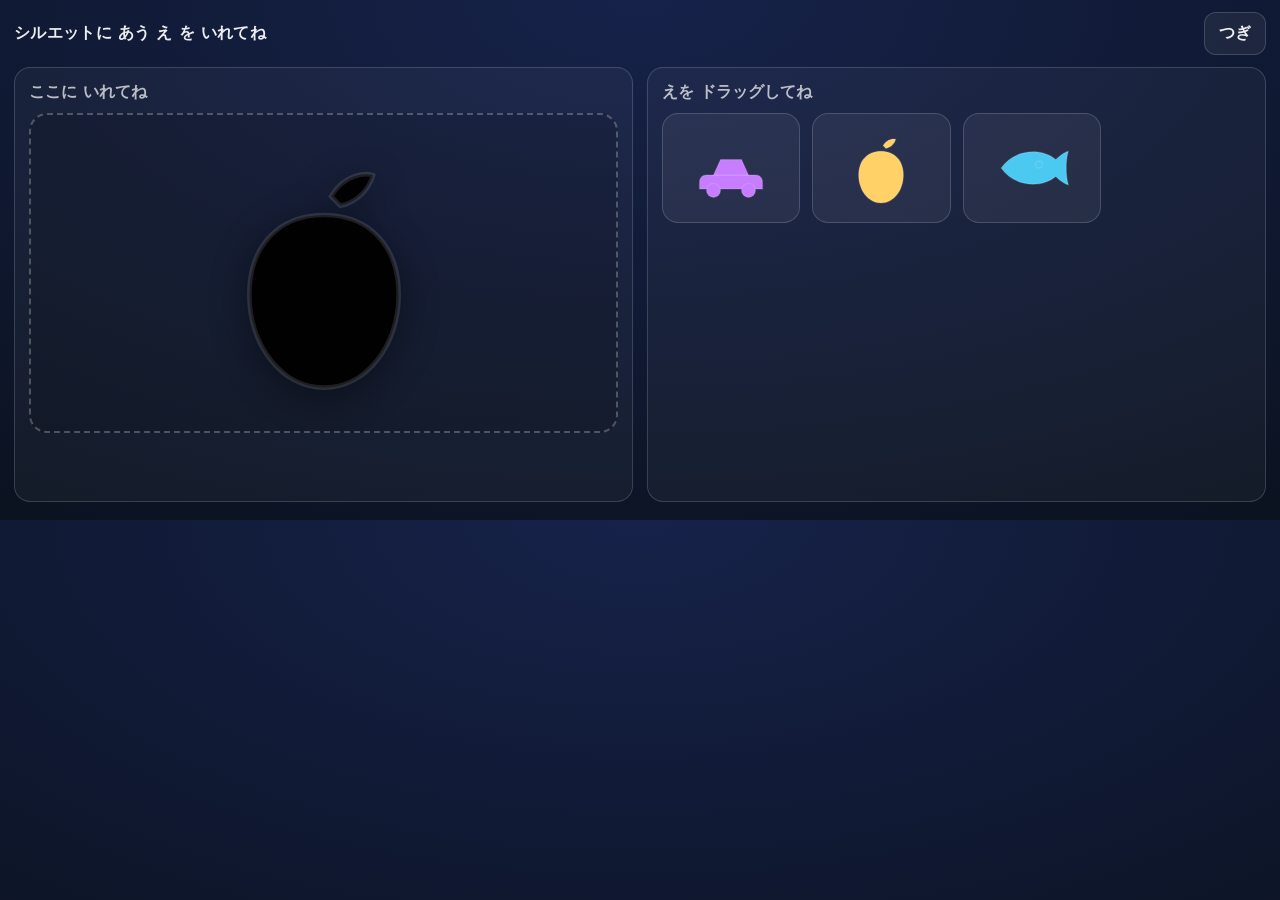
==== match/index.html @ 2bd1b04f "Add title screen and move match game into /match" ====
<!doctype html>
<html lang="ja">
<head>
  <meta charset="utf-8" />
  <meta name="viewport" content="width=device-width,initial-scale=1,maximum-scale=1,user-scalable=no" />
  <title>シルエットあわせ（ドラッグ）</title>
  <link rel="stylesheet" href="./style.css" />
</head>
<body>
  <header class="topbar">
    <div class="title">シルエットに あう え を いれてね</div>
    <button id="btnNext" class="btn" aria-label="つぎ">つぎ</button>
  </header>

  <main class="layout">
    <section class="panel">
      <div class="label">ここに いれてね</div>
      <div id="dropZone" class="dropzone" aria-label="シルエットのわく">
        <div id="silhouette" class="silhouette" aria-hidden="true"></div>
        <div id="placed" class="placed" aria-hidden="true"></div>
      </div>

      <div id="feedback" class="feedback" aria-live="polite"></div>
    </section>

    <section class="panel">
      <div class="label">えを ドラッグしてね</div>
      <div id="cards" class="cards" aria-label="えのカード"></div>
    </section>
  </main>

  <script type="module" src="./questions.js"></script>
  <script type="module" src="./game.js"></script>
</body>
</html>
---- match/style.css ----
:root {
  --bg: #0b1220;
  --panel: #111b33;
  --stroke: rgba(255,255,255,.16);
  --text: rgba(255,255,255,.92);
  --muted: rgba(255,255,255,.70);
  --good: #31d27c;
  --bad: #ff5a6f;
}

* { box-sizing: border-box; }
body {
  margin: 0;
  font-family: system-ui, -apple-system, "Hiragino Sans", "Noto Sans JP", sans-serif;
  background: radial-gradient(1200px 600px at 50% 0%, #16224a, var(--bg));
  color: var(--text);
}

.topbar {
  display: flex;
  align-items: center;
  justify-content: space-between;
  padding: 12px 14px;
  gap: 12px;
}

.title { font-weight: 800; letter-spacing: .02em; }

.btn {
  appearance: none;
  border: 1px solid var(--stroke);
  background: rgba(255,255,255,.06);
  color: var(--text);
  font-weight: 800;
  padding: 10px 14px;
  border-radius: 12px;
  font-size: 16px;
}

.layout {
  display: grid;
  grid-template-columns: 1fr;
  gap: 14px;
  padding: 0 14px 18px;
}

@media (min-width: 760px) {
  .layout { grid-template-columns: 1fr 1fr; }
}

.panel {
  border: 1px solid var(--stroke);
  background: rgba(255,255,255,.04);
  border-radius: 16px;
  padding: 14px;
}

.label {
  color: var(--muted);
  font-weight: 700;
  margin-bottom: 10px;
}

.dropzone {
  border: 2px dashed rgba(255,255,255,.25);
  border-radius: 18px;
  height: min(44vh, 320px);
  display: grid;
  place-items: center;
  background: rgba(0,0,0,.12);
  position: relative;
  overflow: hidden;
}

.silhouette svg {
  width: min(70vw, 280px);
  height: auto;
  opacity: .95;
  filter: drop-shadow(0 8px 20px rgba(0,0,0,.5));
}

.feedback {
  min-height: 44px;
  margin-top: 10px;
  font-size: 18px;
  font-weight: 900;
  letter-spacing: .02em;
}

.cards {
  display: grid;
  grid-template-columns: repeat(3, minmax(0, 1fr));
  gap: 12px;
}

@media (min-width: 520px) {
  .cards { grid-template-columns: repeat(4, minmax(0, 1fr)); }
}

.card {
  border: 1px solid var(--stroke);
  border-radius: 16px;
  background: rgba(255,255,255,.06);
  padding: 10px;
  display: grid;
  place-items: center;
  height: 110px;
  position: relative;

  /* スマホのドラッグを安定させる */
  touch-action: none;
  user-select: none;
  -webkit-user-select: none;
}

.card svg {
  width: 84px;
  height: 84px;
}

.card.dragging {
  opacity: 0.92;
  transform: scale(1.03);
  box-shadow: 0 14px 30px rgba(0,0,0,.35);
}

.shake {
  animation: shake .28s linear;
}
@keyframes shake {
  0% { transform: translateX(0); }
  25% { transform: translateX(-6px); }
  50% { transform: translateX(6px); }
  75% { transform: translateX(-4px); }
  100% { transform: translateX(0); }
}

.pop {
  animation: pop .28s ease-out;
}
@keyframes pop {
  0% { transform: scale(1); }
  50% { transform: scale(1.06); }
  100% { transform: scale(1); }
}

/* ドロップ後にカードを置く場所（中央に固定） */

.placed {

  position: absolute;

  inset: 0;

  display: grid;

  place-items: center;

  pointer-events: none;

}



/* ドラッグ中のゴースト（録画でも必ず見える） */

/* ドラッグ中のゴースト：枠なしで絵だけ表示（録画でも見える） */
.drag-ghost {
  position: fixed;
  z-index: 9999;
  pointer-events: none;

  /* 枠や背景は消す */
  border: none;
  background: transparent;
  border-radius: 0;
  box-shadow: none;

  /* 中心を掴む（座標＝中心） */
  transform: translate(-50%, -50%);
}




.drag-ghost svg {
  width: min(70vw, 280px);
  height: auto;
}

/* ドロップ先に置く絵（正解後）はシルエットと同じサイズ */
.placed svg {
  width: min(70vw, 280px);
  height: auto;
}
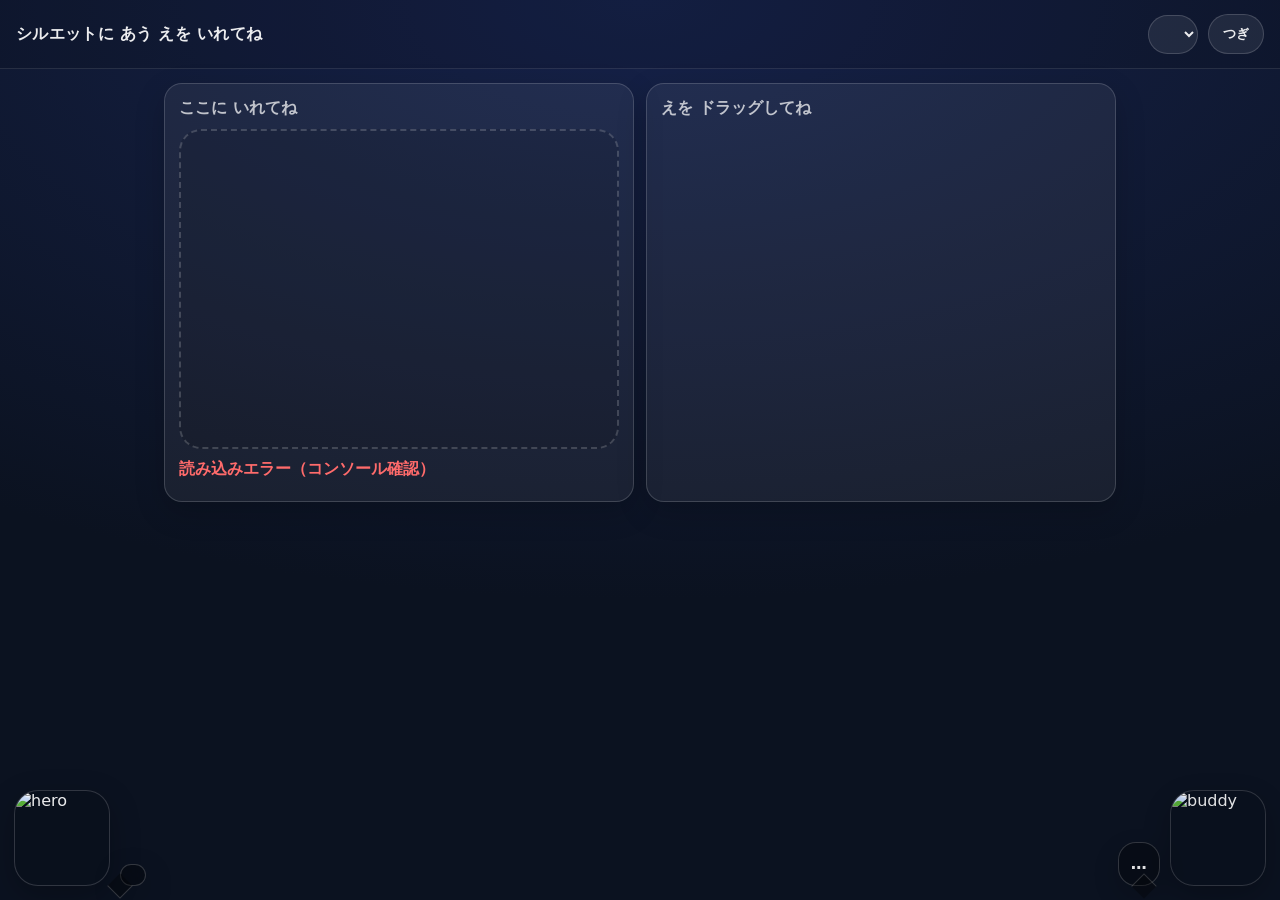
==== commit af718524: "Add files via upload" ====
--- a/match/index.html
+++ b/match/index.html
@@ -1,35 +1,61 @@
-<!doctype html>
-<html lang="ja">
-<head>
-  <meta charset="utf-8" />
-  <meta name="viewport" content="width=device-width,initial-scale=1,maximum-scale=1,user-scalable=no" />
-  <title>シルエットあわせ（ドラッグ）</title>
-  <link rel="stylesheet" href="./style.css" />
-</head>
-<body>
-  <header class="topbar">
-    <div class="title">シルエットに あう え を いれてね</div>
-    <button id="btnNext" class="btn" aria-label="つぎ">つぎ</button>
-  </header>
-
-  <main class="layout">
-    <section class="panel">
-      <div class="label">ここに いれてね</div>
-      <div id="dropZone" class="dropzone" aria-label="シルエットのわく">
-        <div id="silhouette" class="silhouette" aria-hidden="true"></div>
-        <div id="placed" class="placed" aria-hidden="true"></div>
-      </div>
-
-      <div id="feedback" class="feedback" aria-live="polite"></div>
-    </section>
-
-    <section class="panel">
-      <div class="label">えを ドラッグしてね</div>
-      <div id="cards" class="cards" aria-label="えのカード"></div>
-    </section>
-  </main>
-
-  <script type="module" src="./questions.js"></script>
-  <script type="module" src="./game.js"></script>
-</body>
-</html>
+<!doctype html>
+<html lang="ja">
+<head>
+  <meta charset="utf-8" />
+  <meta name="viewport" content="width=device-width, initial-scale=1" />
+  <title>えあわせ</title>
+  <link rel="stylesheet" href="./style.css" />
+</head>
+<body>
+  <div class="topbar">
+    <div class="title">シルエットに あう えを いれてね</div>
+    <div style="display:flex;gap:10px;align-items:center;">
+      <select id="bgSelect" class="btn" aria-label="背景を選ぶ"></select>
+      <button id="btnNext" class="btn" type="button">つぎ</button>
+    </div>
+  </div>
+
+  <div class="layout">
+    <div class="panel">
+      <div class="label">ここに いれてね</div>
+      <div id="dropZone" class="dropzone">
+        <div id="silhouette" class="silhouette"></div>
+        <div id="placed" class="placed"></div>
+      </div>
+      <div id="feedback" class="feedback" aria-live="polite"></div>
+    </div>
+
+    <div class="panel">
+      <div class="label">えを ドラッグしてね</div>
+      <div id="cards" class="cards"></div>
+    </div>
+  </div>
+
+  <!-- cast -->
+  <div class="cast">
+    <!-- hero: left-bottom (face left, bubble right) -->
+    <div id="hero" class="mascot hero" tabindex="0" role="button" aria-label="hero">
+      <div class="mascot-face">
+        <img id="heroFace" class="mascot-img" alt="hero" />
+      </div>
+      <div class="mascot-bubble">
+        <div id="heroText" class="mascot-text"></div>
+        <div class="mascot-bubble-tail"></div>
+      </div>
+    </div>
+
+    <!-- buddy: right-bottom (face right, bubble left) -->
+    <div id="buddy" class="mascot buddy" tabindex="0" role="button" aria-label="buddy">
+      <div class="mascot-face">
+        <img id="buddyFace" class="mascot-img" alt="buddy" />
+      </div>
+      <div class="mascot-bubble">
+        <div id="buddyText" class="mascot-text">…</div>
+        <div class="mascot-bubble-tail"></div>
+      </div>
+    </div>
+  </div>
+
+  <script type="module" src="./game.js"></script>
+</body>
+</html>
--- a/match/style.css
+++ b/match/style.css
@@ -1,195 +1,288 @@
-:root {
-  --bg: #0b1220;
-  --panel: #111b33;
-  --stroke: rgba(255,255,255,.16);
-  --text: rgba(255,255,255,.92);
-  --muted: rgba(255,255,255,.70);
-  --good: #31d27c;
-  --bad: #ff5a6f;
-}
-
-* { box-sizing: border-box; }
-body {
-  margin: 0;
-  font-family: system-ui, -apple-system, "Hiragino Sans", "Noto Sans JP", sans-serif;
-  background: radial-gradient(1200px 600px at 50% 0%, #16224a, var(--bg));
-  color: var(--text);
-}
-
-.topbar {
-  display: flex;
-  align-items: center;
-  justify-content: space-between;
-  padding: 12px 14px;
-  gap: 12px;
-}
-
-.title { font-weight: 800; letter-spacing: .02em; }
-
-.btn {
-  appearance: none;
-  border: 1px solid var(--stroke);
-  background: rgba(255,255,255,.06);
-  color: var(--text);
-  font-weight: 800;
-  padding: 10px 14px;
-  border-radius: 12px;
-  font-size: 16px;
-}
-
-.layout {
-  display: grid;
-  grid-template-columns: 1fr;
-  gap: 14px;
-  padding: 0 14px 18px;
-}
-
-@media (min-width: 760px) {
-  .layout { grid-template-columns: 1fr 1fr; }
-}
-
-.panel {
-  border: 1px solid var(--stroke);
-  background: rgba(255,255,255,.04);
-  border-radius: 16px;
-  padding: 14px;
-}
-
-.label {
-  color: var(--muted);
-  font-weight: 700;
-  margin-bottom: 10px;
-}
-
-.dropzone {
-  border: 2px dashed rgba(255,255,255,.25);
-  border-radius: 18px;
-  height: min(44vh, 320px);
-  display: grid;
-  place-items: center;
-  background: rgba(0,0,0,.12);
-  position: relative;
-  overflow: hidden;
-}
-
-.silhouette svg {
-  width: min(70vw, 280px);
-  height: auto;
-  opacity: .95;
-  filter: drop-shadow(0 8px 20px rgba(0,0,0,.5));
-}
-
-.feedback {
-  min-height: 44px;
-  margin-top: 10px;
-  font-size: 18px;
-  font-weight: 900;
-  letter-spacing: .02em;
-}
-
-.cards {
-  display: grid;
-  grid-template-columns: repeat(3, minmax(0, 1fr));
-  gap: 12px;
-}
-
-@media (min-width: 520px) {
-  .cards { grid-template-columns: repeat(4, minmax(0, 1fr)); }
-}
-
-.card {
-  border: 1px solid var(--stroke);
-  border-radius: 16px;
-  background: rgba(255,255,255,.06);
-  padding: 10px;
-  display: grid;
-  place-items: center;
-  height: 110px;
-  position: relative;
-
-  /* スマホのドラッグを安定させる */
-  touch-action: none;
-  user-select: none;
-  -webkit-user-select: none;
-}
-
-.card svg {
-  width: 84px;
-  height: 84px;
-}
-
-.card.dragging {
-  opacity: 0.92;
-  transform: scale(1.03);
-  box-shadow: 0 14px 30px rgba(0,0,0,.35);
-}
-
-.shake {
-  animation: shake .28s linear;
-}
-@keyframes shake {
-  0% { transform: translateX(0); }
-  25% { transform: translateX(-6px); }
-  50% { transform: translateX(6px); }
-  75% { transform: translateX(-4px); }
-  100% { transform: translateX(0); }
-}
-
-.pop {
-  animation: pop .28s ease-out;
-}
-@keyframes pop {
-  0% { transform: scale(1); }
-  50% { transform: scale(1.06); }
-  100% { transform: scale(1); }
-}
-
-/* ドロップ後にカードを置く場所（中央に固定） */
-
-.placed {
-
-  position: absolute;
-
-  inset: 0;
-
-  display: grid;
-
-  place-items: center;
-
-  pointer-events: none;
-
-}
-
-
-
-/* ドラッグ中のゴースト（録画でも必ず見える） */
-
-/* ドラッグ中のゴースト：枠なしで絵だけ表示（録画でも見える） */
-.drag-ghost {
-  position: fixed;
-  z-index: 9999;
-  pointer-events: none;
-
-  /* 枠や背景は消す */
-  border: none;
-  background: transparent;
-  border-radius: 0;
-  box-shadow: none;
-
-  /* 中心を掴む（座標＝中心） */
-  transform: translate(-50%, -50%);
-}
-
-
-
-
-.drag-ghost svg {
-  width: min(70vw, 280px);
-  height: auto;
-}
-
-/* ドロップ先に置く絵（正解後）はシルエットと同じサイズ */
-.placed svg {
-  width: min(70vw, 280px);
-  height: auto;
-}
+:root{
+  --bg:#0b1220;
+  --panel: rgba(255,255,255,.06);
+  --stroke: rgba(255,255,255,.16);
+  --text: rgba(255,255,255,.92);
+  --muted: rgba(255,255,255,.72);
+  --good:#5CFF9A;
+  --bad:#FF6B6B;
+
+  /* 背景画像（JSで変更） */
+  --bgImage: none;
+}
+
+*{ box-sizing:border-box; }
+html,body{ height:100%; }
+
+body{
+  margin:0;
+  font-family: system-ui, -apple-system, "Hiragino Sans", "Noto Sans JP", sans-serif;
+  color:var(--text);
+  overflow-x:hidden;
+
+  background-image:
+    var(--bgImage),
+    radial-gradient(1200px 600px at 50% 0%, #16224a, var(--bg));
+  background-size: cover, auto;
+  background-position: center, center;
+  background-repeat: no-repeat, no-repeat;
+}
+
+/* top bar */
+.topbar{
+  display:flex;
+  justify-content:space-between;
+  align-items:center;
+  gap:12px;
+  padding:14px 16px;
+  border-bottom:1px solid rgba(255,255,255,.10);
+  background: rgba(0,0,0,.12);
+  position: sticky;
+  top: 0;
+  z-index: 50;
+}
+.title{ font-weight:900; letter-spacing:.02em; font-size:16px; }
+
+.btn{
+  border:1px solid var(--stroke);
+  background:rgba(255,255,255,.08);
+  color:var(--text);
+  border-radius:999px;
+  padding:10px 14px;
+  font-weight:900;
+  cursor:pointer;
+}
+.btn:active{ transform: translateY(1px); }
+
+/* layout */
+.layout{
+  max-width:980px;
+  margin:0 auto;
+  padding:14px 14px 30px;
+  display:grid;
+  gap:12px;
+  grid-template-columns: 1fr;
+}
+@media(min-width:860px){
+  .layout{ grid-template-columns: 1fr 1fr; }
+}
+
+.panel{
+  border:1px solid var(--stroke);
+  background:var(--panel);
+  border-radius:18px;
+  padding:14px;
+  box-shadow: 0 10px 30px rgba(0,0,0,.18);
+}
+.label{
+  color:var(--muted);
+  font-weight:900;
+  margin-bottom:10px;
+}
+
+/* dropzone */
+.dropzone{
+  border:2px dashed rgba(255,255,255,.18);
+  border-radius:22px;
+  min-height:320px;
+  display:grid;
+  place-items:center;
+  position:relative;
+  overflow:hidden;
+  background: rgba(0,0,0,.10);
+}
+.silhouette{
+  opacity:.60;
+  pointer-events:none;
+}
+.silhouette .sil-img{
+  width: min(70vw, 280px);
+  height:auto;
+  display:block;
+  filter: drop-shadow(0 10px 24px rgba(0,0,0,.35));
+}
+.placed{
+  position:absolute;
+  inset:0;
+  display:grid;
+  place-items:center;
+  pointer-events:none;
+}
+.placed .item-img{
+  width: min(70vw, 280px);
+  height:auto;
+  display:block;
+  filter: drop-shadow(0 10px 24px rgba(0,0,0,.35));
+}
+
+/* cards */
+.cards{
+  display:grid;
+  grid-template-columns: repeat(2, minmax(0, 1fr));
+  gap:10px;
+}
+@media(min-width:520px){
+  .cards{ grid-template-columns: repeat(3, minmax(0, 1fr)); }
+}
+.card{
+  border:1px solid rgba(255,255,255,.18);
+  background: rgba(0,0,0,.10);
+  border-radius:16px;
+  padding:12px;
+  display:grid;
+  place-items:center;
+  user-select:none;
+  touch-action:none;
+}
+.card .item-img{
+  width: 110px;
+  height:auto;
+  display:block;
+}
+.card:active{ transform: translateY(1px); }
+
+/* feedback */
+.feedback{
+  margin-top:10px;
+  min-height:28px;
+  font-weight:900;
+  color: var(--muted);
+}
+.feedback.pop{ animation: pop .18s ease; }
+@keyframes pop{
+  from{ transform: scale(.98); opacity:.7; }
+  to{ transform: scale(1); opacity:1; }
+}
+
+/* shake */
+.shake{ animation: shake .22s ease; }
+@keyframes shake{
+  0%{ transform: translateX(0); }
+  25%{ transform: translateX(-6px); }
+  50%{ transform: translateX(6px); }
+  75%{ transform: translateX(-4px); }
+  100%{ transform: translateX(0); }
+}
+
+/* drag ghost */
+.drag-ghost{
+  position: fixed;
+  z-index: 9999;
+  pointer-events: none;
+  background: transparent;
+  transform: translate(-50%, -50%);
+}
+.drag-ghost .item-img{
+  width: min(70vw, 280px);
+  height:auto;
+  display:block;
+  filter: drop-shadow(0 12px 26px rgba(0,0,0,.45));
+}
+
+/* ===== cast ===== */
+.cast{
+  position: fixed;
+  left: 14px;
+  right: 14px;
+  bottom: 14px;
+  z-index: 60;
+  display:flex;
+  justify-content: space-between;
+  align-items:flex-end;
+  gap: 14px;
+  user-select:none;
+  pointer-events:none; /* wrapperは無効 */
+}
+
+.mascot{
+  pointer-events:auto;
+  display:flex;
+  align-items:flex-end;
+  gap: 10px;
+  cursor:pointer;
+}
+.mascot:active{ transform: translateY(1px); }
+
+.mascot-face{
+  width: 96px;
+  height: 96px;
+  border-radius: 24px;
+  border: 1px solid rgba(255,255,255,.16);
+  background: rgba(0,0,0,.10);
+  display:grid;
+  place-items:center;
+  overflow:hidden;
+  box-shadow: 0 10px 30px rgba(0,0,0,.25);
+}
+.mascot-img{
+  width: 96px;
+  height: 96px;
+  object-fit: contain;
+  display:block;
+}
+
+/* glass bubble */
+.mascot-bubble{
+  max-width: min(60vw, 420px);
+  border: 1px solid rgba(255,255,255,.18);
+  background: rgba(0,0,0,.30);
+  backdrop-filter: blur(6px);
+  border-radius: 18px;
+  padding: 10px 12px;
+  position: relative;
+  box-shadow: 0 10px 30px rgba(0,0,0,.22);
+}
+.mascot-text{
+  font-weight: 900;
+  line-height: 1.35;
+  letter-spacing: .01em;
+  white-space: pre-line;
+}
+.mascot-bubble-tail{
+  position:absolute;
+  right: 16px;
+  bottom: -10px;
+  width: 18px;
+  height: 18px;
+  background: rgba(0,0,0,.30);
+  border-right: 1px solid rgba(255,255,255,.18);
+  border-bottom: 1px solid rgba(255,255,255,.18);
+  transform: rotate(45deg);
+}
+
+/* buddy: bubble to the LEFT */
+.mascot.buddy{
+  flex-direction: row-reverse;
+  opacity: .96;
+}
+.mascot.buddy .mascot-bubble-tail{
+  right: auto;
+  left: 16px;
+  transform: rotate(225deg);
+}
+
+/* ===== motions ===== */
+@keyframes poyon {
+  0%   { transform: scale(1,1); }
+  20%  { transform: scale(1.08,0.92); }
+  50%  { transform: scale(0.96,1.06); }
+  80%  { transform: scale(1.02,0.98); }
+  100% { transform: scale(1,1); }
+}
+.mascot.poyon { animation: poyon 0.22s ease; }
+
+@keyframes joy-bob {
+  0%   { transform: translateY(0); }
+  20%  { transform: translateY(-6px); }
+  40%  { transform: translateY(0); }
+  60%  { transform: translateY(-4px); }
+  100% { transform: translateY(0); }
+}
+.mascot.joy { animation: joy-bob 0.75s ease; }
+
+@keyframes sad-sink {
+  0%   { transform: translateY(0); opacity: 1; }
+  40%  { transform: translateY(8px); opacity: .92; }
+  100% { transform: translateY(0); opacity: 1; }
+}
+.mascot.sad { animation: sad-sink 0.55s ease; }
